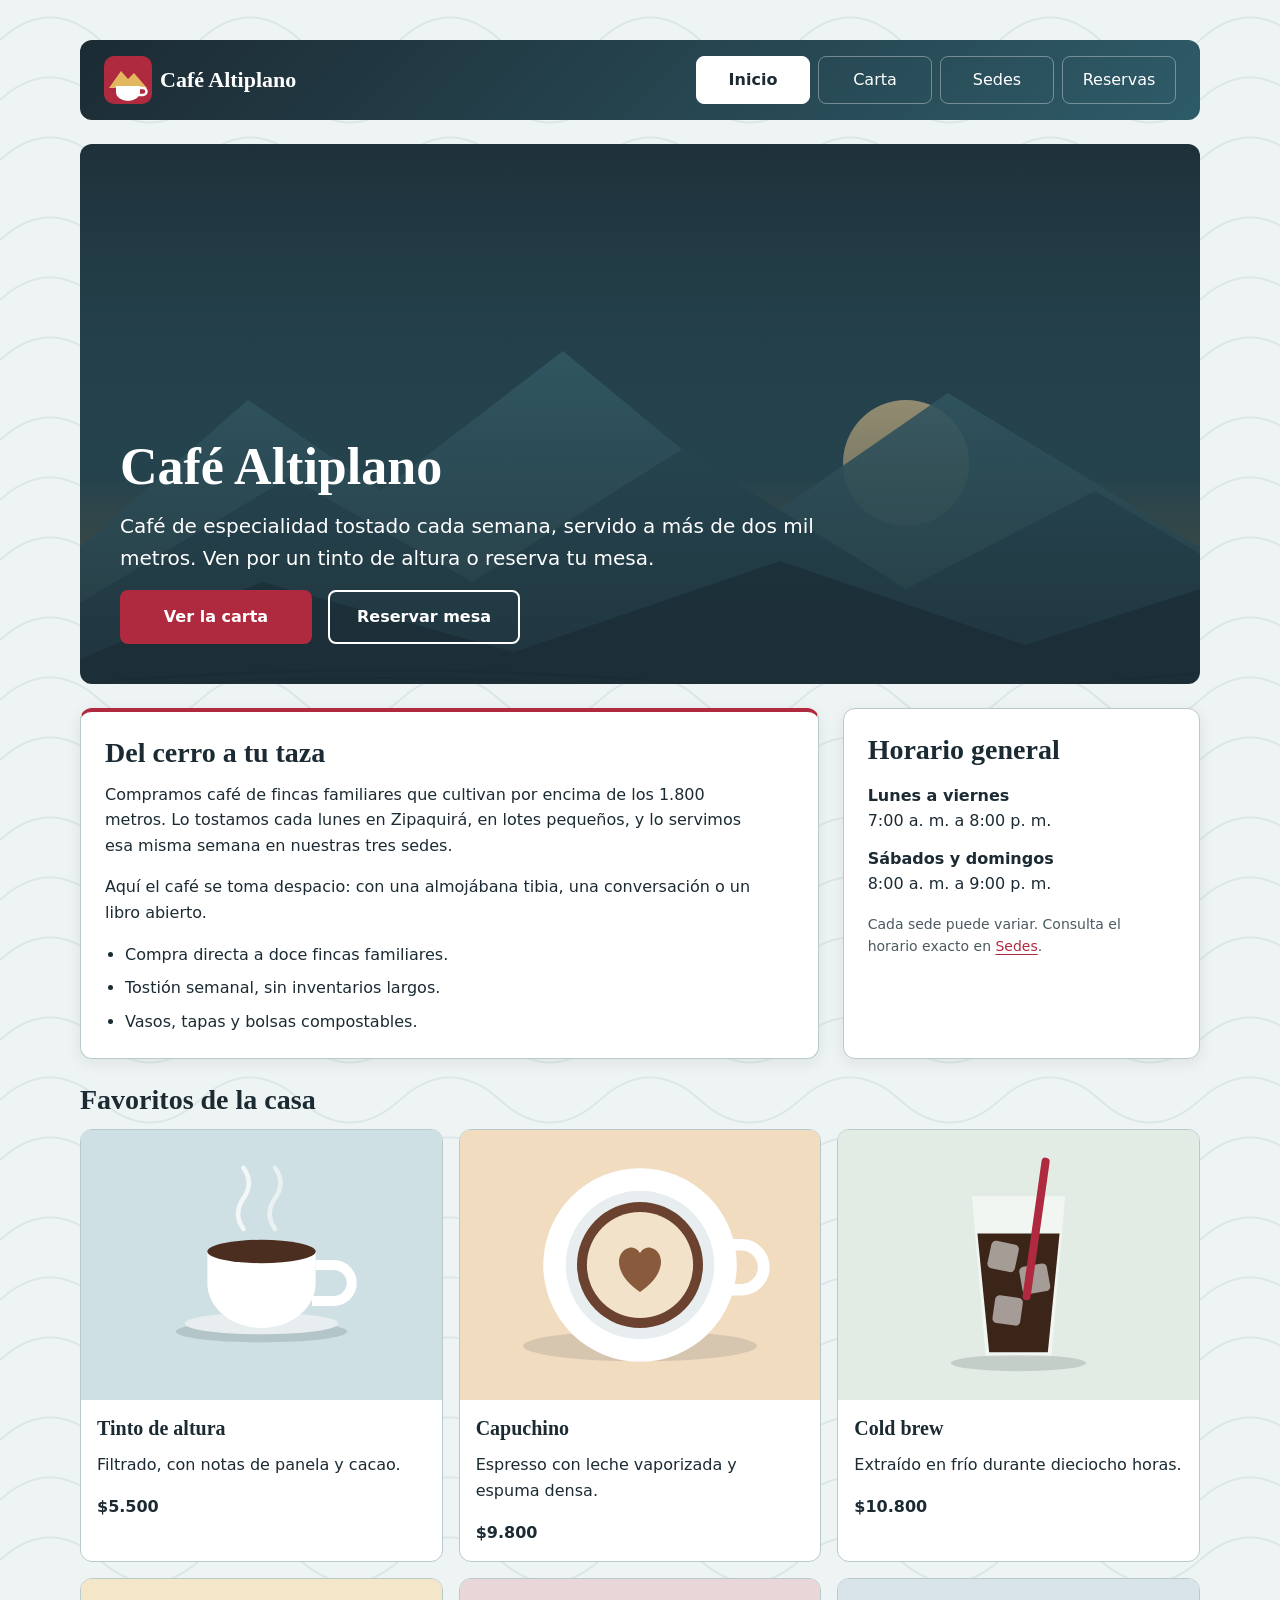
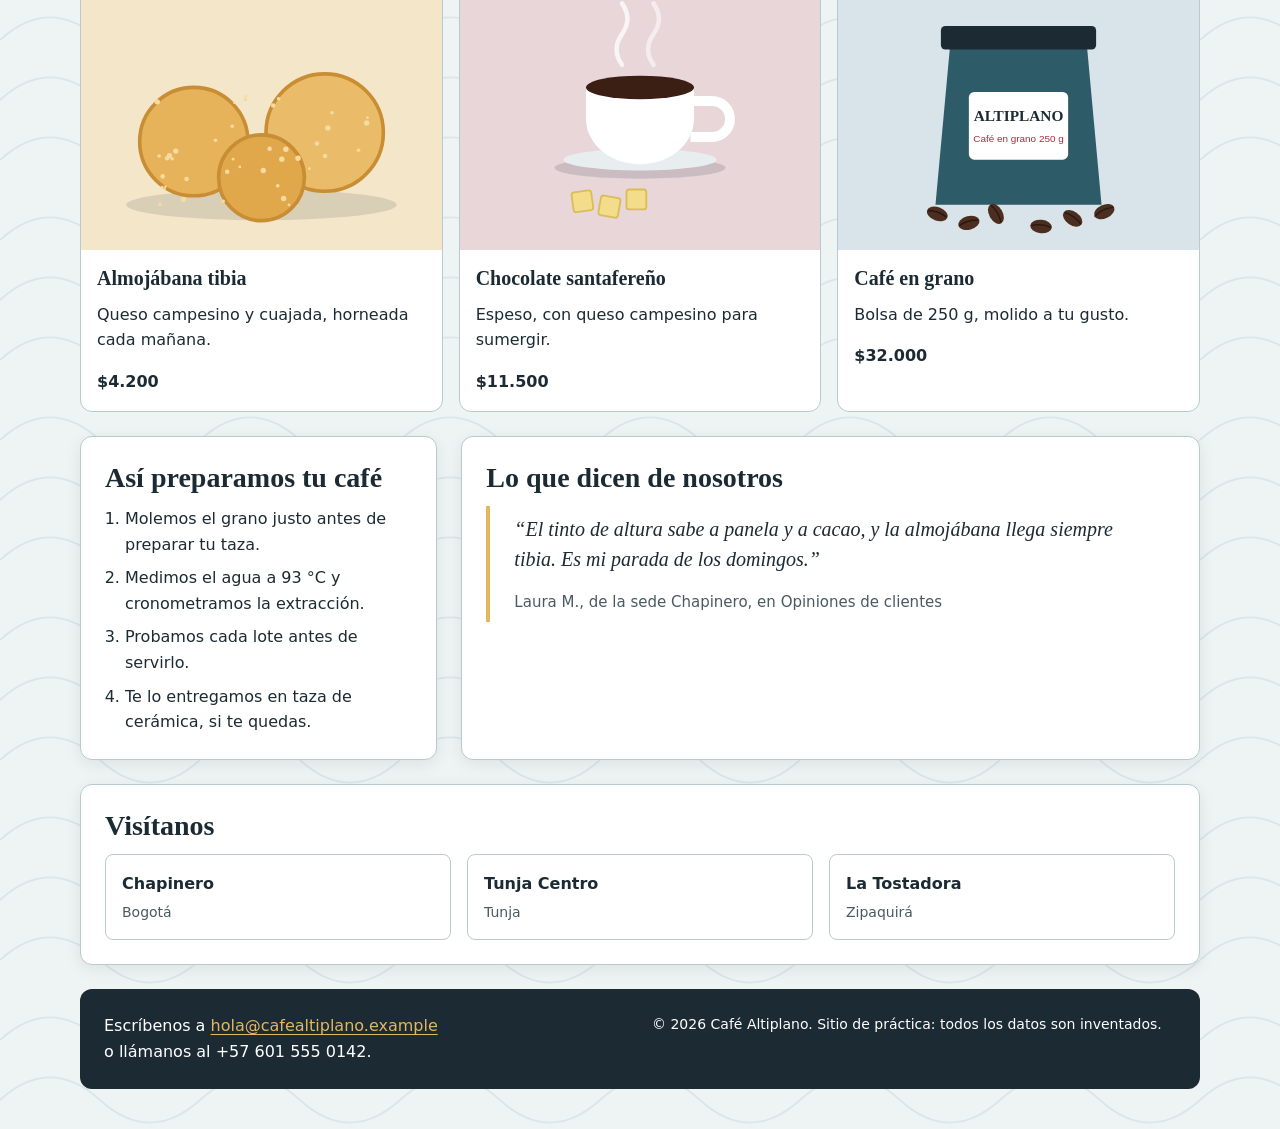
==== calvo-juan-proyecto-final/index.html @ d8d5e538 "Proyecto final: sitio de Café Altiplano" ====
<!DOCTYPE html>
<html lang="es">
<head>
  <meta charset="utf-8">
  <meta name="viewport" content="width=device-width, initial-scale=1.0">
  <meta name="description" content="Café Altiplano: cafetería de especialidad con tres sedes en el altiplano. Carta, sedes y reservas.">
  <title>Café Altiplano · Café de especialidad</title>
  <link rel="stylesheet" href="css/base.css">
  <link rel="stylesheet" href="css/tipografia.css">
  <link rel="stylesheet" href="css/cajas.css">
  <link rel="stylesheet" href="css/componentes.css">
  <link rel="stylesheet" href="css/layout.css">
</head>
<body>
  <a class="salto" href="#contenido">Saltar al contenido</a>

  <div class="pagina">

    <!-- ===== CABECERA Y MENÚ ===== -->
    <header class="cabecera">
      <a class="marca" href="index.html">
        <img class="marca__logo" src="imagenes/logo.svg" alt="" width="96" height="96">
        <span class="marca__nombre">Café Altiplano</span>
      </a>
      <nav class="menu" aria-label="Principal">
        <ul class="menu__lista">
          <li><a class="menu__enlace menu__enlace--actual" href="index.html" aria-current="page">Inicio</a></li>
          <li><a class="menu__enlace" href="carta.html">Carta</a></li>
          <li><a class="menu__enlace" href="sedes.html">Sedes</a></li>
          <li><a class="menu__enlace" href="reservas.html">Reservas</a></li>
        </ul>
      </nav>
    </header>

    <!-- ===== PORTADA ===== -->
    <section class="portada portada--inicio">
      <h1>Café Altiplano</h1>
      <p class="portada__lead">Café de especialidad tostado cada semana, servido a más de dos mil metros. Ven por un tinto de altura o reserva tu mesa.</p>
      <div class="portada__acciones">
        <a class="boton" href="carta.html">Ver la carta</a>
        <a class="boton boton--secundario" href="reservas.html">Reservar mesa</a>
      </div>
    </section>

    <!-- ===== CONTENIDO PRINCIPAL ===== -->
    <main class="contenido" id="contenido">
      <!-- ===== HISTORIA ===== -->
      <section class="tarjeta tarjeta--ancha tarjeta--destacada">
        <h2>Del cerro a tu taza</h2>
        <p>Compramos café de fincas familiares que cultivan por encima de los 1.800 metros. Lo tostamos cada lunes en Zipaquirá, en lotes pequeños, y lo servimos esa misma semana en nuestras tres sedes.</p>
        <p>Aquí el café se toma despacio: con una almojábana tibia, una conversación o un libro abierto.</p>
        <ul class="lista">
          <li>Compra directa a doce fincas familiares.</li>
          <li>Tostión semanal, sin inventarios largos.</li>
          <li>Vasos, tapas y bolsas compostables.</li>
        </ul>
      </section>

      <!-- ===== HORARIO ===== -->
      <aside class="tarjeta">
        <h2>Horario general</h2>
        <dl>
          <dt>Lunes a viernes</dt>
          <dd>7:00 a. m. a 8:00 p. m.</dd>
          <dt>Sábados y domingos</dt>
          <dd>8:00 a. m. a 9:00 p. m.</dd>
        </dl>
        <p class="texto-suave">Cada sede puede variar. Consulta el horario exacto en <a href="sedes.html">Sedes</a>.</p>
      </aside>

      <!-- ===== GALERÍA DE FAVORITOS ===== -->
      <section class="galeria">
        <h2>Favoritos de la casa</h2>
        <ul class="galeria__lista lista--limpia">
        <li class="producto">
          <img class="producto__imagen" src="imagenes/producto-tinto.svg" alt="Taza blanca de tinto humeante sobre un platillo" width="800" height="600">
          <div class="producto__cuerpo">
            <h3>Tinto de altura</h3>
            <p>Filtrado, con notas de panela y cacao.</p>
            <p class="producto__precio">$5.500</p>
          </div>
        </li>
        <li class="producto">
          <img class="producto__imagen" src="imagenes/producto-capuchino.svg" alt="Capuchino visto desde arriba, con un corazón en la espuma" width="800" height="600">
          <div class="producto__cuerpo">
            <h3>Capuchino</h3>
            <p>Espresso con leche vaporizada y espuma densa.</p>
            <p class="producto__precio">$9.800</p>
          </div>
        </li>
        <li class="producto">
          <img class="producto__imagen" src="imagenes/producto-coldbrew.svg" alt="Vaso alto de café frío con hielo y pitillo rojo" width="800" height="600">
          <div class="producto__cuerpo">
            <h3>Cold brew</h3>
            <p>Extraído en frío durante dieciocho horas.</p>
            <p class="producto__precio">$10.800</p>
          </div>
        </li>
        <li class="producto">
          <img class="producto__imagen" src="imagenes/producto-almojabana.svg" alt="Tres almojábanas doradas recién horneadas" width="800" height="600">
          <div class="producto__cuerpo">
            <h3>Almojábana tibia</h3>
            <p>Queso campesino y cuajada, horneada cada mañana.</p>
            <p class="producto__precio">$4.200</p>
          </div>
        </li>
        <li class="producto">
          <img class="producto__imagen" src="imagenes/producto-chocolate.svg" alt="Taza de chocolate caliente con cubos de queso al frente" width="800" height="600">
          <div class="producto__cuerpo">
            <h3>Chocolate santafereño</h3>
            <p>Espeso, con queso campesino para sumergir.</p>
            <p class="producto__precio">$11.500</p>
          </div>
        </li>
        <li class="producto">
          <img class="producto__imagen" src="imagenes/producto-grano.svg" alt="Bolsa azul de café en grano con granos regados al frente" width="800" height="600">
          <div class="producto__cuerpo">
            <h3>Café en grano</h3>
            <p>Bolsa de 250 g, molido a tu gusto.</p>
            <p class="producto__precio">$32.000</p>
          </div>
        </li>
        </ul>
      </section>

      <!-- ===== PROCESO ===== -->
      <section class="tarjeta">
        <h2>Así preparamos tu café</h2>
        <ol class="lista">
          <li>Molemos el grano justo antes de preparar tu taza.</li>
          <li>Medimos el agua a 93 °C y cronometramos la extracción.</li>
          <li>Probamos cada lote antes de servirlo.</li>
          <li>Te lo entregamos en taza de cerámica, si te quedas.</li>
        </ol>
      </section>

      <!-- ===== OPINIÓN DE UN CLIENTE ===== -->
      <section class="tarjeta tarjeta--ancha">
        <h2>Lo que dicen de nosotros</h2>
        <figure class="cita">
          <blockquote class="cita__texto" cite="https://cafealtiplano.example/opiniones/laura">
            <p>“El tinto de altura sabe a panela y a cacao, y la almojábana llega siempre tibia. Es mi parada de los domingos.”</p>
          </blockquote>
          <figcaption class="cita__autor">Laura M., de la sede Chapinero, en <cite>Opiniones de clientes</cite></figcaption>
        </figure>
      </section>

      <!-- ===== SEDES ===== -->
      <section class="tarjeta tarjeta--completa">
        <h2>Visítanos</h2>
        <ul class="sedes-lista lista--limpia">
          <li><a class="enlace-sede" href="sedes.html#sede-chapinero"><strong>Chapinero</strong><span class="enlace-sede__ciudad">Bogotá</span></a></li>
          <li><a class="enlace-sede" href="sedes.html#sede-tunja"><strong>Tunja Centro</strong><span class="enlace-sede__ciudad">Tunja</span></a></li>
          <li><a class="enlace-sede" href="sedes.html#sede-zipaquira"><strong>La Tostadora</strong><span class="enlace-sede__ciudad">Zipaquirá</span></a></li>
        </ul>
      </section>
    </main>

    <!-- ===== PIE DE PÁGINA ===== -->
    <footer class="pie">
      <address>
        Escríbenos a <a href="mailto:hola@cafealtiplano.example">hola@cafealtiplano.example</a><br>
        o llámanos al +57 601 555 0142.
      </address>
      <p class="pie__nota">© 2026 Café Altiplano. Sitio de práctica: todos los datos son inventados.</p>
    </footer>

  </div>
</body>
</html>
---- calvo-juan-proyecto-final/css/base.css ----
/* ==========================================================
   base.css · Paleta, reinicio, fondo y enlaces
   Unidades 03 (variables, fondo) y 05 (box-sizing, página centrada)
   ========================================================== */

/* 1. PALETA
   Único lugar del sitio donde aparecen colores. El resto de las
   hojas solo usa estas variables. */
:root {
  /* Canales RGB: permiten transparencia sobre la misma paleta */
  --rgb-pizarra: 28 43 51;
  --rgb-papel: 255 255 255;

  --color-pizarra: rgb(var(--rgb-pizarra));   /* texto y fondos oscuros */
  --color-papel: rgb(var(--rgb-papel));       /* tarjetas y texto sobre oscuro */
  --color-laguna: #2e5b68;                    /* azul verdoso de la cabecera */
  --color-niebla: #eef3f3;                    /* fondo de la página */
  --color-cereza: #b02a3f;                    /* acento: botones y enlaces */
  --color-cereza-oscuro: #861d2f;             /* acento al pasar el cursor */
  --color-paja: #e3b660;                      /* detalle cálido y foco sobre oscuro */
  --color-borde: #b9cacd;                     /* líneas finas */
  --color-suave: #4a5a61;                     /* texto secundario */
  --color-fila: #e6eff1;                      /* filas alternas y fondos suaves */
  --color-foco: #0f4c9c;                      /* anillo de foco sobre claro */
  --color-nada: transparent;                  /* sin color */

  /* 2. ESPACIOS Y ESQUINAS (siempre en rem) */
  --espacio-1: 0.5rem;
  --espacio-2: 1rem;
  --espacio-3: 1.5rem;
  --espacio-4: 2.5rem;
  --radio: 0.75rem;
  --radio-chico: 0.5rem;
}

/* 3. REINICIO */
*,
*::before,
*::after {
  box-sizing: border-box;
}

html {
  font-size: 100%;
}

/* El color de letra se declara aquí y se hereda en el resto */
body {
  margin: 0;
  background-color: var(--color-niebla);
  background-image: url("../imagenes/fondo-altiplano.svg");
  color: var(--color-pizarra);
  overflow-wrap: break-word;
}

/* Imágenes flexibles */
img {
  display: block;
  max-width: 100%;
  height: auto;
}

figure,
blockquote,
dd {
  margin: 0;
}

/* 4. ENLACES */
a {
  color: var(--color-cereza);
  text-underline-offset: 0.2em;
}
---- calvo-juan-proyecto-final/css/tipografia.css ----
/* ==========================================================
   tipografia.css · Familias, jerarquía y texto
   Unidades 05 (tipografía) y 06 (rem y ch)
   Todos los tamaños de letra están en rem.
   ========================================================== */

/* 1. FAMILIAS, cada una con alternativas */
:root {
  --fuente-titulos: "Iowan Old Style", "Palatino Linotype", Palatino,
    "Book Antiqua", Georgia, serif;
  --fuente-texto: "Segoe UI", system-ui, -apple-system, "Helvetica Neue",
    Arial, sans-serif;
}

body {
  font-family: var(--fuente-texto);
  font-size: 1rem;
  line-height: 1.6;
}

/* 2. JERARQUÍA DE TÍTULOS (móvil primero; los saltos están en layout.css) */
:is(h1, h2, h3) {
  margin: 0 0 0.75rem;
  font-family: var(--fuente-titulos);
  line-height: 1.2;
}

h1 {
  font-size: 2.25rem;
}

h2 {
  font-size: 1.625rem;
}

h3 {
  font-size: 1.25rem;
}

/* 3. TEXTO CORRIDO: ancho de lectura de unos 65 caracteres */
p {
  max-width: 65ch;
  margin: 0 0 1rem;
}

strong,
dt {
  font-weight: 700;
}

.texto-suave {
  color: var(--color-suave);
  font-size: 0.875rem;
}

/* 4. MARCA Y PORTADA */
.marca__nombre {
  font-family: var(--fuente-titulos);
  font-size: 1.375rem;
  font-weight: 700;
}

.portada__lead {
  max-width: 55ch;
  font-size: 1.25rem;
}

.pie__nota {
  font-size: 0.875rem;
}

/* 5. DATOS: listas de definición, tablas y precios */
dd + dt {
  margin-top: 0.75rem;
}

.tabla caption {
  color: var(--color-suave);
  font-size: 0.875rem;
}

.tabla th {
  font-weight: 700;
}

.tabla__precio,
.producto__precio {
  font-variant-numeric: tabular-nums;
}

.producto__precio {
  font-weight: 700;
}

/* 6. CITAS */
.cita__texto {
  font-family: var(--fuente-titulos);
  font-size: 1.25rem;
  font-style: italic;
  line-height: 1.5;
}

.cita__autor {
  color: var(--color-suave);
  font-size: 0.9375rem;
}

cite {
  font-style: normal;
}

/* 7. FORMULARIO */
.grupo__leyenda {
  font-family: var(--fuente-titulos);
  font-size: 1.125rem;
  font-weight: 700;
}

.campo__etiqueta {
  font-weight: 600;
}

.enlace-sede__ciudad {
  color: var(--color-suave);
  font-size: 0.875rem;
}
---- calvo-juan-proyecto-final/css/cajas.css ----
/* ==========================================================
   cajas.css · Modelo de caja: tarjetas, tablas, listas y citas
   Unidades 05 (cajas, datos) y 06 (medidas en rem)
   ========================================================== */

/* 1. TARJETA: bloque base del sitio */
.tarjeta {
  margin: 0;
  padding: var(--espacio-2);
  border: 1px solid var(--color-borde);
  border-radius: var(--radio);
  background-color: var(--color-papel);
  box-shadow: 0 0.25rem 1rem rgb(var(--rgb-pizarra) / 0.08);
}

/* El último elemento de una caja no deja margen sobrante */
:is(.tarjeta, .producto__cuerpo) > :last-child {
  margin-bottom: 0;
}

.tarjeta--destacada {
  border-top: 0.25rem solid var(--color-cereza);
}

/* Las tarjetas que contienen una tabla llevan otro color de borde */
.tarjeta:has(.tabla-contenedor) {
  border-top: 0.25rem solid var(--color-laguna);
}

/* 2. LISTAS */
.lista {
  margin: 0 0 1rem;
  padding-left: 1.25rem;
}

.lista > li + li {
  margin-top: 0.5rem;
}

.lista--limpia {
  margin: 0;
  padding: 0;
  list-style: none;
}

/* 3. TABLAS: bordes colapsados, relleno y precios a la derecha */
.tabla-contenedor {
  max-width: 100%;
  overflow-x: auto;
  border: 1px solid var(--color-borde);
  border-radius: var(--radio-chico);
}

.tabla {
  width: 100%;
  min-width: 34rem;
  border-collapse: collapse;
}

.tabla caption {
  padding: 0.75rem 1rem;
  text-align: left;
}

.tabla :is(th, td) {
  padding: 0.75rem 1rem;
  border-bottom: 1px solid var(--color-borde);
  text-align: left;
  vertical-align: top;
}

.tabla thead th {
  background-color: var(--color-laguna);
  color: var(--color-papel);
}

.tabla tbody tr:last-child :is(th, td) {
  border-bottom: 0;
}

.tabla .tabla__medida {
  white-space: nowrap;
}

.tabla .tabla__precio {
  text-align: right;
  white-space: nowrap;
}

/* 4. PRODUCTOS DE LA GALERÍA */
.producto {
  overflow: hidden;
  border: 1px solid var(--color-borde);
  border-radius: var(--radio);
  background-color: var(--color-papel);
}

.producto__imagen {
  width: 100%;
  aspect-ratio: 4 / 3;
  object-fit: cover;
}

.producto__cuerpo {
  padding: var(--espacio-2);
}

/* 5. SEDES: fotografía con pie */
.sede__foto {
  margin: 0 0 var(--espacio-2);
  overflow: hidden;
  border-radius: var(--radio-chico);
}

.sede__foto img {
  width: 100%;
  max-height: 20rem;
  object-fit: cover;
}

.sede__pie {
  padding: 0.5rem 0.75rem;
  background-color: var(--color-fila);
  color: var(--color-suave);
  font-size: 0.875rem;
}

/* 6. CITA */
.cita {
  padding: var(--espacio-1) var(--espacio-3);
  border-left: 0.25rem solid var(--color-paja);
}

.cita__texto p {
  max-width: 60ch;
}

/* 7. ENLACES A SEDES (inicio) */
.enlace-sede {
  display: grid;
  gap: 0.25rem;
  padding: var(--espacio-2);
  border: 1px solid var(--color-borde);
  border-radius: var(--radio-chico);
}

/* 8. FORMULARIO */
.grupo {
  min-width: 0;
  margin: 0;
  padding: var(--espacio-2) var(--espacio-3) var(--espacio-3);
  border: 1px solid var(--color-borde);
  border-radius: var(--radio-chico);
}

.grupo__leyenda {
  padding: 0 0.5rem;
}

.grupo--anidado {
  padding: 0;
  border: 0;
}

.campo__etiqueta {
  display: block;
  margin-bottom: 0.375rem;
}

.campo__control {
  width: 100%;
  padding: 0.625rem 0.75rem;
  border: 1px solid var(--color-suave);
  border-radius: var(--radio-chico);
  background-color: var(--color-papel);
}

textarea.campo__control {
  min-height: 7rem;
  resize: vertical;
}

.indice__lista a {
  display: block;
  padding: 0.5rem 0.75rem;
  border-radius: var(--radio-chico);
}

/* 9. PORTADA, CABECERA Y PIE */
.cabecera,
.pie {
  padding: var(--espacio-2) var(--espacio-3);
  border-radius: var(--radio);
}

.portada {
  padding: var(--espacio-4) var(--espacio-3);
  border-radius: var(--radio);
}

.portada--inicio {
  min-height: 60vh;
}

.portada--interior {
  min-height: 28vh;
}

.pie {
  padding: var(--espacio-3);
}
---- calvo-juan-proyecto-final/css/componentes.css ----
/* ==========================================================
   componentes.css · Piezas reutilizables y sus estados
   Unidades 03 (gradiente, fondo, transparencia) y 04 (selectores)
   Nombres de clase con BEM: bloque__elemento--modificador
   ========================================================== */

/* 1. SALTAR AL CONTENIDO (aparece al enfocarlo con el teclado) */
.salto {
  position: absolute;
  top: 0;
  left: 0;
  z-index: 10;
  padding: 0.75rem 1rem;
  background-color: var(--color-papel);
  color: var(--color-pizarra);
  transform: translateY(-120%);
}

.salto:focus {
  transform: none;
}

/* 2. CABECERA Y MARCA: gradiente de la paleta */
.cabecera {
  background-image: linear-gradient(135deg, var(--color-pizarra), var(--color-laguna));
  color: var(--color-papel);
}

.marca {
  color: inherit;
  text-decoration: none;
}

.marca__logo {
  width: 3rem;
  height: 3rem;
}

/* 3. MENÚ */
.menu__lista {
  margin: 0;
  padding: 0;
  list-style: none;
}

.menu__enlace {
  display: block;
  padding: 0.625rem 0.75rem;
  border: 1px solid rgb(var(--rgb-papel) / 0.35);
  border-radius: var(--radio-chico);
  color: var(--color-papel);
  text-align: center;
  text-decoration: none;
}

.menu__enlace:not(.menu__enlace--actual):is(:hover, :focus) {
  border-color: var(--color-paja);
  background-color: rgb(var(--rgb-papel) / 0.18);
}

/* Página actual */
.menu__enlace--actual {
  border-color: var(--color-papel);
  background-color: var(--color-papel);
  color: var(--color-pizarra);
  font-weight: 700;
}

/* 4. PORTADA: imagen de fondo con velo semitransparente */
.portada {
  background-color: var(--color-pizarra);
  background-image:
    linear-gradient(rgb(var(--rgb-pizarra) / 0.05), rgb(var(--rgb-pizarra) / 0.8)),
    url("../imagenes/portada.svg");
  background-position: center;
  background-size: cover;
  color: var(--color-papel);
}

/* 5. BOTONES */
.boton {
  display: inline-block;
  padding: 0.75rem 1.5rem;
  border: 2px solid var(--color-cereza);
  border-radius: var(--radio-chico);
  background-color: var(--color-cereza);
  color: var(--color-papel);
  font: inherit;
  font-weight: 700;
  text-align: center;
  text-decoration: none;
  cursor: pointer;
}

.boton:is(:hover, :focus) {
  border-color: var(--color-cereza-oscuro);
  background-color: var(--color-cereza-oscuro);
  color: var(--color-papel);
}

.boton--secundario {
  border-color: var(--color-papel);
  background-color: var(--color-nada);
}

.boton--secundario:is(:hover, :focus) {
  border-color: var(--color-papel);
  background-color: rgb(var(--rgb-papel) / 0.2);
}

/* 6. ÍNDICE DE LA CARTA Y ENLACES A SEDES */
.indice__lista a {
  color: var(--color-pizarra);
  text-decoration: none;
}

.enlace-sede {
  color: inherit;
  text-decoration: none;
}

.enlace-sede:is(:hover, :focus) {
  border-color: var(--color-cereza);
  background-color: var(--color-fila);
}

/* 7. FORMULARIO */
.campo__control {
  color: inherit;
  font: inherit;
}

.campo__control::placeholder {
  color: var(--color-suave);
  opacity: 1;
}

.campo__control:hover {
  border-color: var(--color-laguna);
}

.campo__control:focus {
  border-color: var(--color-foco);
  background-color: var(--color-fila);
}

/* Campos obligatorios: marca lateral (selector de atributo) */
.campo__control[required] {
  border-left: 0.25rem solid var(--color-cereza);
}

input[type="radio"],
input[type="checkbox"] {
  width: 1.25rem;
  height: 1.25rem;
  accent-color: var(--color-cereza);
}

/* 8. PIE */
.pie {
  background-color: var(--color-pizarra);
  color: var(--color-papel);
}

.pie a {
  color: var(--color-paja);
}

.pie address {
  font-style: normal;
}

/* 9. TEXTO SOLO PARA LECTORES DE PANTALLA */
.solo-lectores {
  position: absolute;
  width: 0.0625rem;
  height: 0.0625rem;
  overflow: hidden;
  clip-path: inset(50%);
  white-space: nowrap;
}

/* ==========================================================
   ESTADOS Y SELECTORES AVANZADOS
   ========================================================== */

/* Foco siempre visible: azul sobre claro, ámbar sobre oscuro */
:focus {
  outline: 0.1875rem solid var(--color-foco);
  outline-offset: 0.1875rem;
}

:is(.cabecera, .portada, .pie) :focus {
  outline-color: var(--color-paja);
}

/* Enlaces simples (sin clase) */
a:not([class]):is(:hover, :focus) {
  color: var(--color-cereza-oscuro);
  text-decoration-thickness: 0.125rem;
}

.pie a:is(:hover, :focus) {
  color: var(--color-papel);
}

.indice__lista a:is(:hover, :focus) {
  background-color: var(--color-fila);
}

/* Filas alternas de las tablas */
.tabla tbody tr:nth-child(even) {
  background-color: var(--color-fila);
}

/* Enlaces externos: marca visual (selector de atributo) */
a[target="_blank"]::after {
  content: " \2197";
  content: " \2197" / "";
}
---- calvo-juan-proyecto-final/css/layout.css ----
/* ==========================================================
   layout.css · Disposición con Grid y diseño adaptable
   Unidades 06 (rem, %, vh) y 07 (Grid, móvil primero)

   Enfoque móvil primero: la base es el teléfono (una columna).
   Puntos de ruptura: 600 px (dos columnas) y 900 px (tres columnas),
   escritos de menor a mayor.
   ========================================================== */

/* ----------------------------------------------------------
   1. BASE (teléfono): una columna
   ---------------------------------------------------------- */

/* Página centrada, con ancho máximo. Es el contenedor principal. */
.pagina {
  display: grid;
  grid-template-columns: minmax(0, 1fr);
  gap: var(--espacio-3);
  max-width: 75rem;
  margin: 0 auto;
  padding: var(--espacio-2);
}

/* Cabecera, portada, contenido y pie ocupan todo el ancho */
.cabecera,
.portada,
.contenido,
.pie {
  grid-column: 1 / -1;
}

/* El contenido hereda las columnas de la página con subgrid */
.contenido {
  display: grid;
  grid-template-columns: subgrid;
  grid-auto-flow: dense;
  gap: var(--espacio-3);
}

/* Evita que una tabla ancha estire la columna */
.contenido > * {
  min-width: 0;
}

/* Bloques que ocupan todo el ancho */
.tarjeta--completa,
.galeria {
  grid-column: 1 / -1;
}

/* Cabecera y menú */
.cabecera {
  display: grid;
  align-items: center;
  gap: var(--espacio-2);
}

.marca {
  display: grid;
  grid-template-columns: auto 1fr;
  align-items: center;
  gap: var(--espacio-1);
}

.menu__lista {
  display: grid;
  grid-template-columns: repeat(2, minmax(0, 1fr));
  gap: var(--espacio-1);
}

/* Portada */
.portada {
  display: grid;
  align-content: end;
}

.portada__acciones {
  display: grid;
  grid-template-columns: repeat(auto-fit, minmax(min(100%, 10rem), 12rem));
  justify-content: start;
  gap: var(--espacio-2);
}

/* Galería: se acomoda sola, sin consultas de medios */
.galeria__lista {
  display: grid;
  grid-template-columns: repeat(auto-fit, minmax(min(100%, 18rem), 1fr));
  gap: var(--espacio-2);
}

/* Lista de sedes en el inicio */
.sedes-lista {
  display: grid;
  grid-template-columns: repeat(auto-fit, minmax(min(100%, 12rem), 1fr));
  gap: var(--espacio-2);
}

/* Formulario */
.formulario {
  display: grid;
  gap: var(--espacio-3);
}

.grupo__campos {
  display: grid;
  grid-template-columns: repeat(auto-fit, minmax(min(100%, 13rem), 1fr));
  gap: var(--espacio-2);
}

.grupo__campos > .campo--ancho {
  grid-column: 1 / -1;
}

.opciones {
  display: grid;
  gap: var(--espacio-1);
}

.opcion {
  display: grid;
  grid-template-columns: auto 1fr;
  align-items: center;
  gap: var(--espacio-1);
}

/* Pie */
.pie {
  display: grid;
  gap: var(--espacio-1) var(--espacio-3);
}

/* ----------------------------------------------------------
   2. DESDE 600 px: dos columnas
   ---------------------------------------------------------- */
@media (min-width: 600px) {
  .pagina {
    grid-template-columns: repeat(2, minmax(0, 1fr));
    padding: var(--espacio-3);
  }

  /* Un bloque que ocupa dos columnas */
  .tarjeta--ancha {
    grid-column: span 2;
  }

  .tarjeta {
    padding: var(--espacio-3);
  }

  .menu__lista {
    grid-template-columns: repeat(4, minmax(0, 1fr));
  }

  .pie {
    grid-template-columns: repeat(2, minmax(0, 1fr));
  }

  h1 {
    font-size: 2.75rem;
  }

  h2 {
    font-size: 1.75rem;
  }
}

/* ----------------------------------------------------------
   3. DESDE 900 px: tres columnas
   ---------------------------------------------------------- */
@media (min-width: 900px) {
  .pagina {
    grid-template-columns: repeat(3, minmax(0, 1fr));
    padding: var(--espacio-4);
  }

  .cabecera {
    grid-template-columns: 1fr minmax(0, 30rem);
  }

  h1 {
    font-size: 3.25rem;
  }

  .portada {
    padding: var(--espacio-4);
  }
}
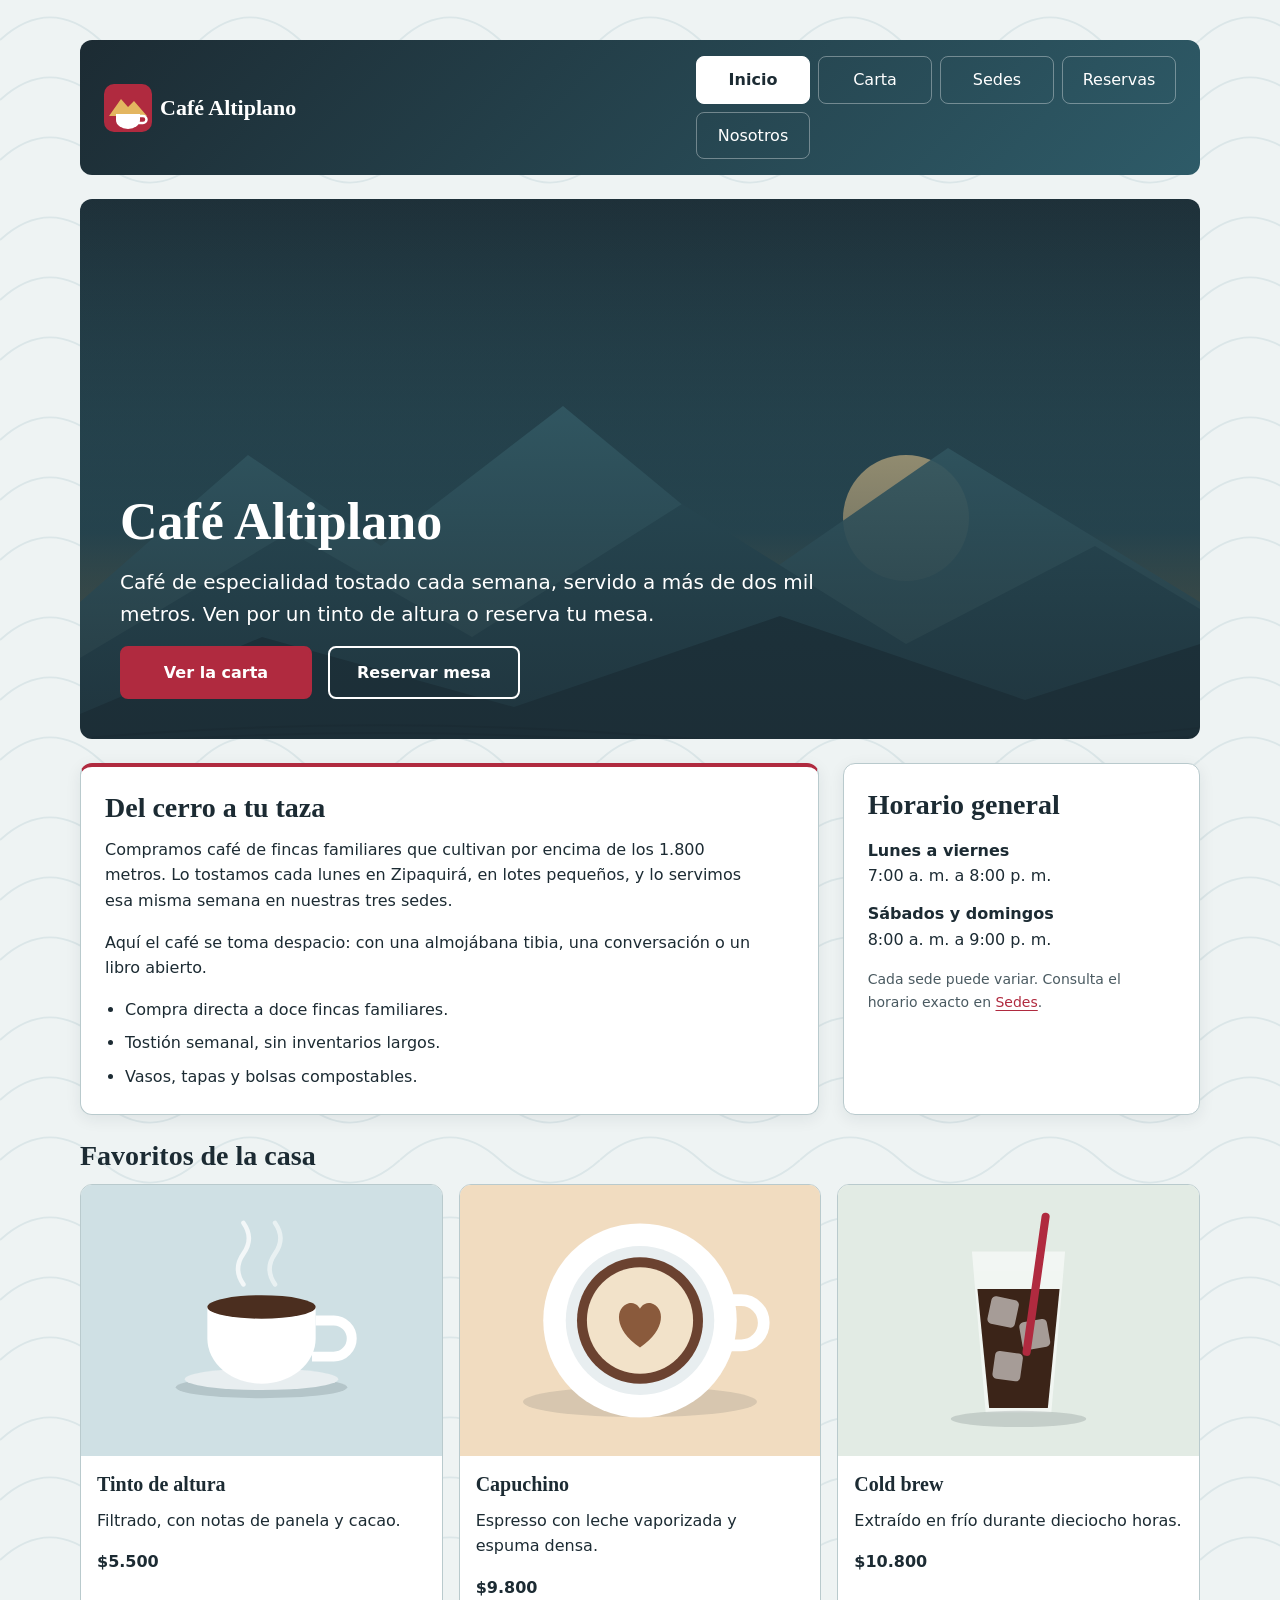
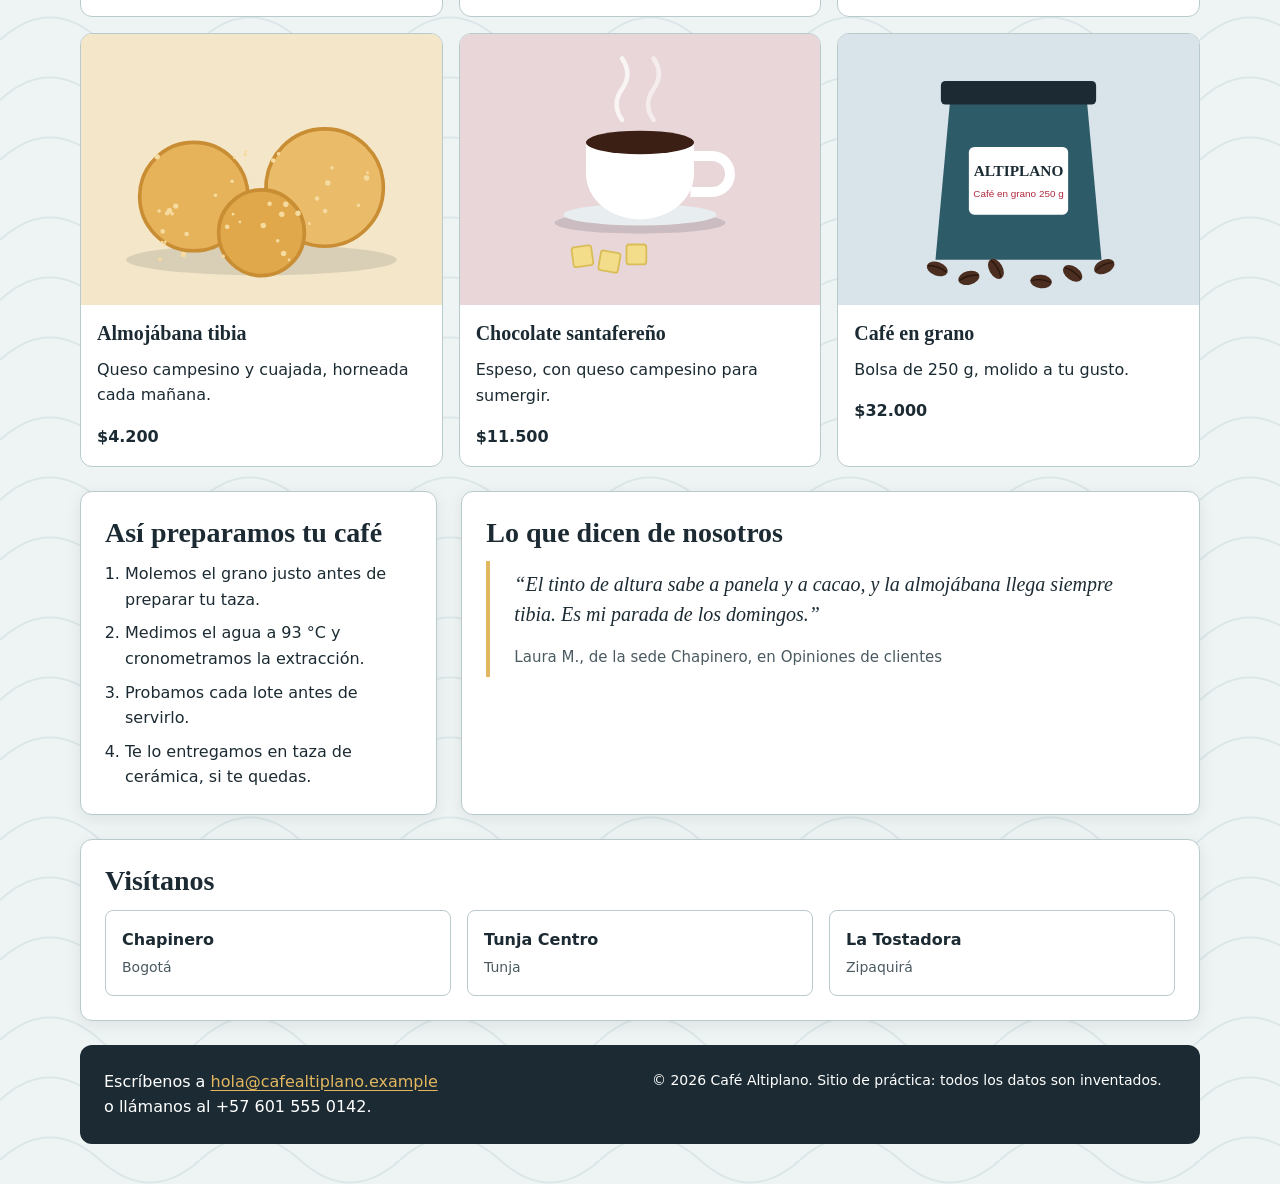
==== commit 9976df46: "Agrega la página Nosotros" ====
--- a/calvo-juan-proyecto-final/index.html
+++ b/calvo-juan-proyecto-final/index.html
@@ -28,6 +28,7 @@
           <li><a class="menu__enlace" href="carta.html">Carta</a></li>
           <li><a class="menu__enlace" href="sedes.html">Sedes</a></li>
           <li><a class="menu__enlace" href="reservas.html">Reservas</a></li>
+          <li><a class="menu__enlace" href="nosotros.html">Nosotros</a></li>
         </ul>
       </nav>
     </header>
